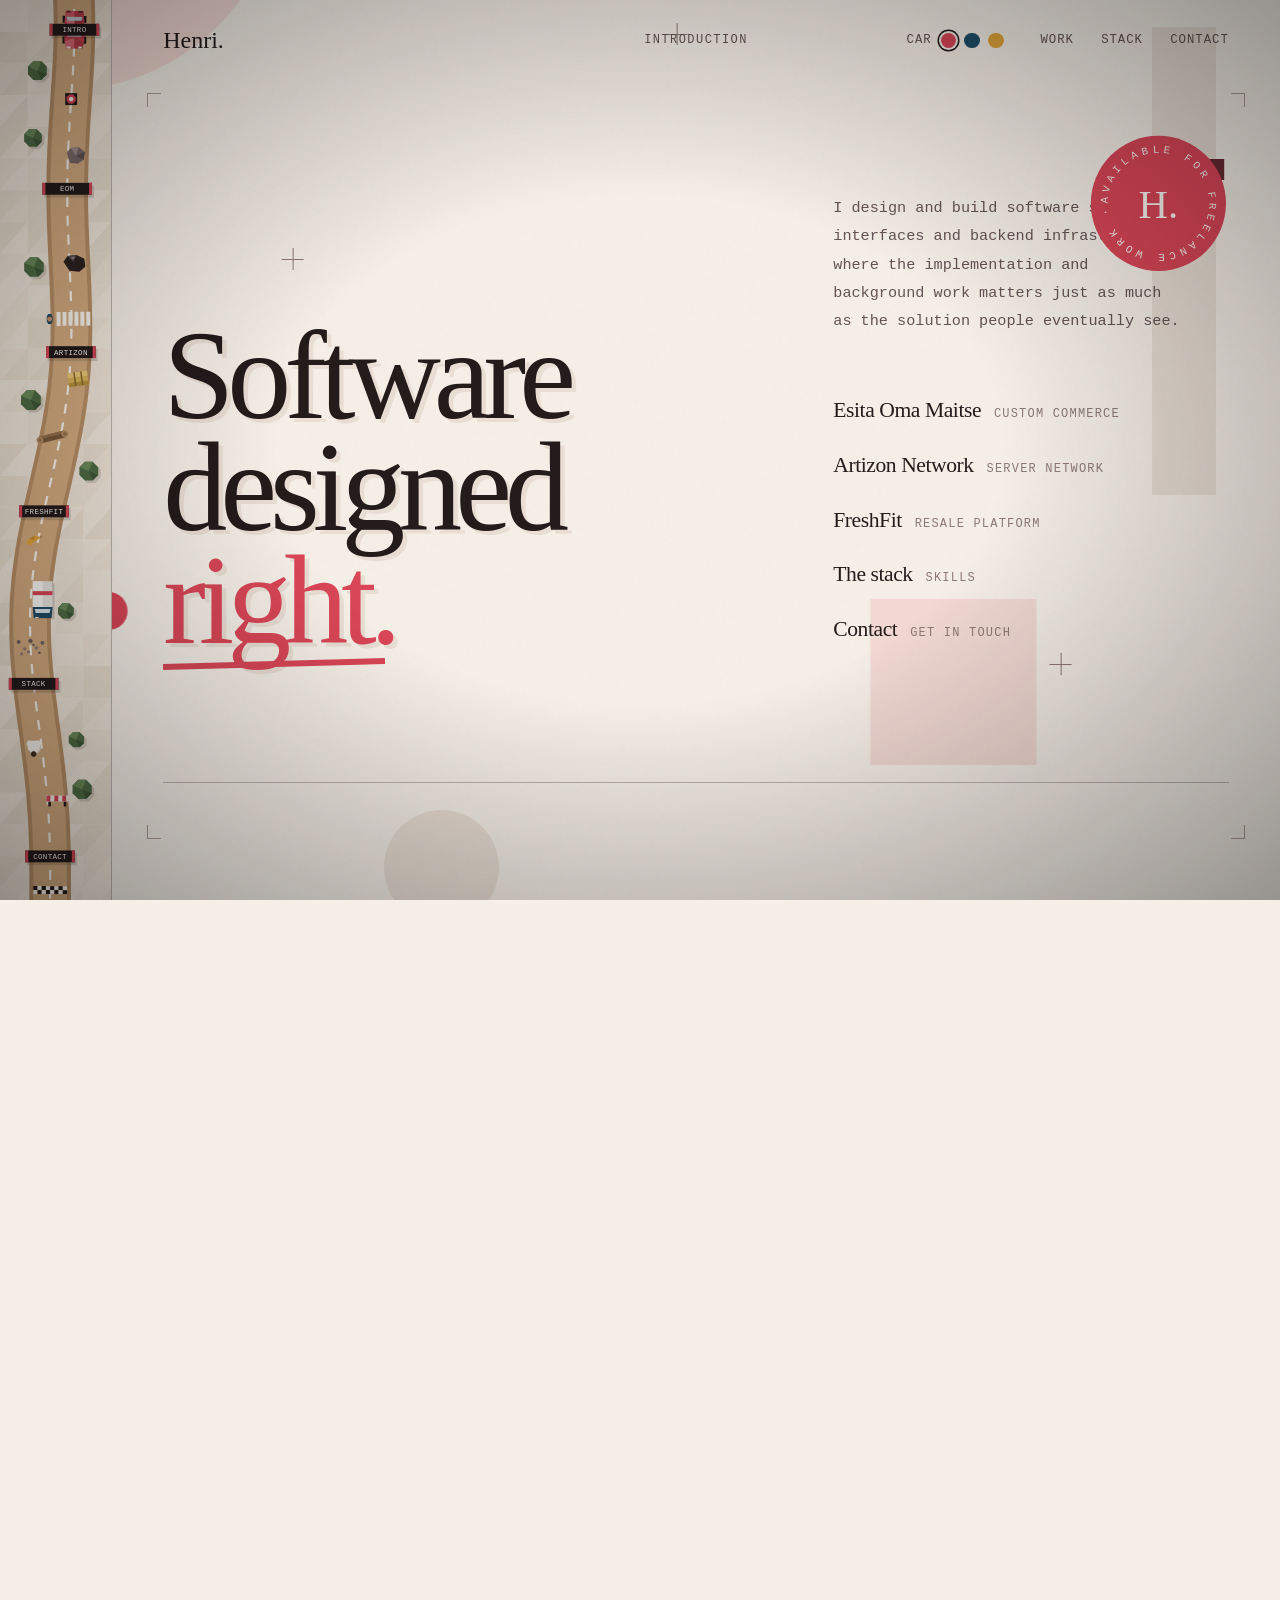
==== index.html @ b3d671da "feat: dropdown menu on mobile" ====
<!doctype html>
<html lang="en">
  <head>
    <meta charset="UTF-8" />
    <meta name="viewport" content="width=device-width, initial-scale=1.0" />

    <title>Henri | Portfolio</title>
    <meta
      name="description"
      content="Henri, freelance software developer. Custom software systems, interfaces and backend infrastructure."
    />
    <meta name="referrer" content="strict-origin-when-cross-origin" />
    <meta
      http-equiv="Content-Security-Policy"
      content="default-src 'self'; script-src 'self'; style-src 'self' 'unsafe-inline' https://fonts.googleapis.com; font-src https://fonts.gstatic.com; img-src 'self' data:; object-src 'none'; base-uri 'self'; form-action 'self'"
    />
    <link
      rel="icon"
      href="data:image/svg+xml,%3Csvg xmlns='http://www.w3.org/2000/svg' viewBox='0 0 32 32'%3E%3Ccircle cx='16' cy='16' r='16' fill='%23d94657'/%3E%3C/svg%3E"
    />
    <script src="js/init.js"></script>

    <link rel="preconnect" href="https://fonts.googleapis.com" />
    <link rel="preconnect" href="https://fonts.gstatic.com" crossorigin />

    <!-- fonts: Gloock for headings, Azeret Mono for text -->
    <link
      href="https://fonts.googleapis.com/css2?family=Azeret+Mono:wght@400;500;600&family=Gloock&display=swap"
      rel="stylesheet"
    />

    <link rel="stylesheet" href="css/style.css" />
  </head>

  <body>
    <noscript>
      <p style="padding: 2rem">
        This site needs JavaScript. You can reach me at
        <a href="mailto:henri@mhenri.me">henri@mhenri.me</a>.
      </p>
    </noscript>

    <header>
      <a href="#top" class="logo">Henri.</a>

      <div class="folio" aria-hidden="true">
        <span class="folio-name" id="folioName">Introduction</span>
      </div>

      <button
        type="button"
        class="menu-btn"
        id="menuBtn"
        aria-expanded="false"
        aria-controls="menuPanel"
        aria-label="Open menu"
      >
        <span></span>
        <span></span>
      </button>

      <nav class="menu-panel" id="menuPanel" aria-label="Sections">
        <ol id="menuList"></ol>
      </nav>

      <nav class="nav-links">
        <div class="car-picker" role="group" aria-label="Car colour">
          <span class="cp-label">Car</span>
          <button
            type="button"
            data-car="cherry"
            style="--sw: #d94657"
            aria-label="Cherry car"
            aria-pressed="true"
          ></button>
          <button
            type="button"
            data-car="blue"
            style="--sw: #1f4d67"
            aria-label="Blue car"
            aria-pressed="false"
          ></button>
          <button
            type="button"
            data-car="mustard"
            style="--sw: #e2a63b"
            aria-label="Mustard car"
            aria-pressed="false"
          ></button>
        </div>
        <a href="#work">Work</a>
        <a href="#stack">Stack</a>
        <a href="#contact">Contact</a>
      </nav>
    </header>

    <div class="progress" id="progress" aria-hidden="true"></div>

    <div class="road" aria-hidden="true">
      <svg id="roadSvg" preserveAspectRatio="xMidYMin meet"></svg>
    </div>

    <div class="bg" aria-hidden="true">
      <i class="shape s1" data-x="-12" data-y="10" data-speed="0.10"></i>
      <i class="shape s2" data-x="90" data-y="55" data-speed="0.18"></i>
      <i class="shape s3" data-x="7" data-y="70" data-speed="0.30"></i>
      <i
        class="shape s4"
        data-x="94"
        data-y="20"
        data-speed="0.22"
        data-spin="0.06"
      ></i>
      <i
        class="shape s5"
        data-x="68"
        data-y="85"
        data-speed="0.07"
        data-spin="0.03"
      ></i>
      <i class="shape s6" data-x="30" data-y="-10" data-speed="0.14"></i>
      <i
        class="shape reg"
        data-x="22"
        data-y="30"
        data-speed="0.25"
        data-spin="0.1"
      ></i>
      <i
        class="shape reg"
        data-x="82"
        data-y="75"
        data-speed="0.15"
        data-spin="-0.08"
      ></i>
      <i
        class="shape reg"
        data-x="52"
        data-y="5"
        data-speed="0.35"
        data-spin="0.12"
      ></i>
    </div>

    <main id="top">
      <!-- hero -->

      <section class="scroll-item" id="intro" data-name="Introduction">
        <div class="content-canvas">
          <div class="hero-layout">
            <div
              class="stamp hero-stamp"
              id="coinBtn"
              role="button"
              tabindex="0"
              aria-label="Flip the coin"
            >
              <div class="coin" id="coin">
                <div class="face front">
                  <svg viewBox="0 0 200 200">
                    <defs>
                      <path
                        id="ringA"
                        d="M100,100 m-72,0 a72,72 0 1,1 144,0 a72,72 0 1,1 -144,0"
                      />
                    </defs>
                    <circle cx="100" cy="100" r="96" fill="#d94657" />
                    <text
                      font-size="15"
                      fill="#faf6f0"
                      font-family="Azeret Mono, monospace"
                      font-weight="500"
                    >
                      <textPath
                        href="#ringA"
                        textLength="444"
                        lengthAdjust="spacing"
                      >
                        AVAILABLE FOR FREELANCE WORK ·
                      </textPath>
                    </text>
                    <text
                      x="100"
                      y="121"
                      text-anchor="middle"
                      font-family="Gloock, serif"
                      font-size="58"
                      fill="#faf6f0"
                    >
                      H.
                    </text>
                  </svg>
                </div>
                <div class="face back">
                  <svg viewBox="0 0 200 200">
                    <defs>
                      <path
                        id="ringC"
                        d="M100,100 m-72,0 a72,72 0 1,1 144,0 a72,72 0 1,1 -144,0"
                      />
                    </defs>
                    <circle cx="100" cy="100" r="96" fill="#672a31" />
                    <text
                      font-size="15"
                      fill="#faf6f0"
                      font-family="Azeret Mono, monospace"
                      font-weight="500"
                    >
                      <textPath
                        href="#ringC"
                        textLength="444"
                        lengthAdjust="spacing"
                      >
                        AVAILABLE FOR FREELANCE WORK ·
                      </textPath>
                    </text>
                    <text
                      x="100"
                      y="121"
                      text-anchor="middle"
                      font-family="Gloock, serif"
                      font-size="58"
                      fill="#faf6f0"
                    >
                      M.
                    </text>
                  </svg>
                </div>
              </div>
            </div>
            <div>
              <h1 class="hero-title rv">
                Software designed
                <em
                  class="cycle"
                  id="cycle"
                  role="button"
                  tabindex="0"
                  title="Click me"
                  >right.</em
                >
              </h1>
            </div>

            <div>
              <p class="hero-desc rv" style="--i: 1">
                I design and build software systems, interfaces and backend
                infrastructure where the implementation and background work
                matters just as much as the solution people eventually see.
              </p>

              <ol class="contents rv" style="--i: 2" id="contents"></ol>
            </div>

            <div class="hero-foot label rv" style="--i: 3"></div>
          </div>
        </div>
      </section>

      <!-- projects are made from js/projects.js -->
      <div id="projects"></div>

      <!-- stack -->

      <section class="scroll-item" id="stack" data-name="The stack">
        <div class="content-canvas">
          <div class="stack-layout">
            <div class="stack-side">
              <h2 class="section-title rv">
                What I have
                <em>worked with.</em>
              </h2>

              <ul class="disciplines rv" style="--i: 1">
                <li>
                  <strong>Software systems</strong>
                  <span
                    >Backend services with clear boundaries between parts, from
                    Java and PHP to whatever the job needs.</span
                  >
                </li>
                <li>
                  <strong>Interfaces</strong>
                  <span
                    >Custom storefronts, admin panels and dashboards, in
                    JavaScript, Next.js, PHP and React.
                  </span>
                </li>
                <li>
                  <strong>Infrastructure</strong>
                  <span>Docker, Redis, VPS and autoscaling backends.</span>
                </li>
              </ul>

              <div class="tools rv" style="--i: 2">
                <p class="label">
                  Tools from the projects above, hover one to trace it
                </p>
                <div class="tool-list" id="toolList"></div>
              </div>
            </div>

            <div class="stack-main">
              <div class="matrix-wrap rv" id="matrixWrap" style="--i: 2">
                <div class="mx-labels" id="mxLabels"></div>
                <div
                  class="mx-scroll"
                  id="mxScroll"
                  tabindex="0"
                  aria-label="Projects and their stacks, scroll horizontally"
                >
                  <div class="matrix" id="matrix"></div>
                </div>
                <div class="mx-bar" id="mxBar">
                  <span class="mx-thumb" id="mxThumb"></span>
                </div>
              </div>
              <p class="matrix-note label rv" style="--i: 3">
                Selected projects. Hover a cell to isolate one, drag the red bar
                to scroll sideways.
              </p>

              <div class="more rv" style="--i: 4">
                <h3>And plenty more</h3>
                <dl id="moreTools"></dl>
              </div>
            </div>
          </div>
        </div>
      </section>

      <!-- contact -->

      <section class="scroll-item" id="contact" data-name="Contact">
        <div class="content-canvas footer-content">
          <span class="ghost" aria-hidden="true">yo</span>
          <h2 class="footer-title rv">
            Interested in my
            <em>services?</em>
          </h2>

          <div class="footer-bottom rv" style="--i: 2">
            <div class="stamp contact-stamp" aria-hidden="true"></div>
            <div class="contact-lines">
              <a
                href="mailto:henri@mhenri.me"
                class="email-link"
                id="mailLink"
                data-base="henri@mhenri.me"
              >
                henri.maasik1@gmail.com
              </a>
              <span class="email-link" style="cursor: default"
                >discord: henri.ee</span
              >
              <button
                type="button"
                class="copy"
                data-copy="henri.maasik1@gmail.com"
              >
                Copy email
              </button>
              <button type="button" class="copy" data-copy="henri.ee">
                Copy discord
              </button>
            </div>

            <div class="footer-side">
              <div class="footer-meta">
                Available for software development, backend engineering,
                infrastructure setup and any freelance work.
              </div>
            </div>
          </div>
        </div>
      </section>
    </main>

    <script src="js/helpers.js"></script>
    <script src="js/projects.js"></script>
    <script src="js/render.js"></script>
    <script src="js/scroll.js"></script>
    <script src="js/matrix.js"></script>
    <script src="js/contact.js"></script>
    <script src="js/obstacles.js"></script>
    <script src="js/road.js"></script>
    <script src="js/navigate.js"></script>
    <script src="js/menu.js"></script>
    <script src="js/effects.js"></script>
  </body>
</html>
---- css/style.css ----
:root {
  --paper: #f5efe7;
  --paper-light: #faf6f0;
  --paper-dark: #e9ded4;

  --ink: #241b1b;
  --ink-soft: #655454;
  --ink-faint: #8e7a74;

  --link: #1f4d67;

  --cherry: #d94657;
  --cherry-dark: #ad3041;
  --wine: #672a31;

  --line: rgba(36, 27, 27, 0.15);
  --line-strong: rgba(36, 27, 27, 0.28);

  --mono: "Azeret Mono", monospace;
  --display: "Gloock", serif;

  --page: clamp(1.25rem, 4vw, 5rem);
  --ease: cubic-bezier(0.16, 1, 0.3, 1);
}

* {
  box-sizing: border-box;
  margin: 0;
  padding: 0;
}

html {
  background: var(--paper);
  scroll-behavior: auto;
}

/* hide the scrollbar */
html {
  scrollbar-width: none;
}

html::-webkit-scrollbar,
body::-webkit-scrollbar {
  display: none;
}

body {
  background: var(--paper);
  color: var(--ink);
  font-family: var(--mono);
  line-height: 1.5;
  overflow-x: hidden;
  -webkit-font-smoothing: antialiased;
  -moz-osx-font-smoothing: grayscale;
}

body::before {
  content: "";
  position: fixed;
  inset: 0;
  pointer-events: none;
  z-index: 999;
  opacity: 0.045;
  background-image: url("data:image/svg+xml,%3Csvg viewBox='0 0 180 180' xmlns='http://www.w3.org/2000/svg'%3E%3Cfilter id='n'%3E%3CfeTurbulence type='fractalNoise' baseFrequency='.9' numOctaves='3' stitchTiles='stitch'/%3E%3C/filter%3E%3Crect width='100%25' height='100%25' filter='url(%23n)' opacity='.55'/%3E%3C/svg%3E");
  mix-blend-mode: multiply;
}

/* soft vignette on the edges of the screen */
body::after {
  content: "";
  position: fixed;
  inset: 0;
  pointer-events: none;
  z-index: 998;
  background: radial-gradient(
    ellipse at center,
    transparent 40%,
    rgba(0, 0, 0, 0.38) 100%
  );
}

::selection {
  background: var(--cherry);
  color: var(--paper-light);
}

a {
  color: inherit;
}

button {
  font: inherit;
  color: inherit;
  background: none;
  border: 0;
  cursor: pointer;
}

:focus-visible {
  outline: 2px solid var(--cherry);
  outline-offset: 4px;
}

/* header */

header {
  position: fixed;
  inset: 0 0 auto 0;
  width: 100%;
  padding: 1.4rem var(--page) 1.4rem calc(var(--page) + var(--road));
  display: grid;
  grid-template-columns: 1fr auto 1fr;
  align-items: center;
  z-index: 100;
  pointer-events: none;
}

header * {
  pointer-events: auto;
}

.logo {
  width: max-content;
  color: var(--ink);
  text-decoration: none;
  font-family: var(--display);
  font-size: 1.5rem;
  position: relative;
}

.logo::after,
.email-link::after {
  content: "";
  position: absolute;
  left: 0;
  bottom: -0.2rem;
  width: 100%;
  height: 2px;
  background: var(--cherry);
  transform: scaleX(0);
  transform-origin: right;
  transition: transform 0.45s var(--ease);
}

.logo:hover::after,
.email-link:hover::after {
  transform: scaleX(1);
  transform-origin: left;
}

/* page name in the header */
.folio {
  display: flex;
  align-items: baseline;
  gap: 0.7rem;
  font-size: 0.75rem;
  letter-spacing: 0.12em;
  text-transform: uppercase;
  color: var(--ink-soft);
}

.folio-num {
  font-family: var(--display);
  font-size: 1.5rem;
  letter-spacing: -0.03em;
  line-height: 1;
  color: var(--cherry);
  min-width: 1.6ch;
  text-align: right;
}

.folio-name {
  min-width: 11ch;
}

.nav-links {
  justify-self: end;
  display: flex;
  gap: 1.7rem;
}

.nav-links a {
  position: relative;
  text-decoration: none;
  font-size: 0.77rem;
  letter-spacing: 0.08em;
  text-transform: uppercase;
  color: var(--ink-soft);
  transition: color 0.25s ease;
}

.nav-links a::before {
  content: "↳";
  position: absolute;
  left: -0.8rem;
  opacity: 0;
  color: var(--cherry);
  transform: translateX(-4px);
  transition:
    opacity 0.25s ease,
    transform 0.25s ease;
}

.nav-links a:hover {
  color: var(--cherry);
}

.nav-links a:hover::before {
  opacity: 1;
  transform: translateX(0);
}

/* progress bar at the bottom */
.progress {
  position: fixed;
  left: 0;
  bottom: 0;
  height: 4px;
  width: 100%;
  background: var(--cherry);
  transform: scaleX(0);
  transform-origin: left;
  z-index: 100;
}

main {
  width: 100vw;
}

/* scroll items */

.scroll-item {
  margin-left: var(--road);
  width: calc(100vw - var(--road));
  min-height: 100vh;
  display: flex;
  justify-content: center;
  align-items: center;
  padding: 7rem var(--page) 5rem;
  margin-bottom: 40vh;
  will-change: transform, opacity;
  transition:
    transform 0.08s ease-out,
    opacity 0.08s ease-out;
}

#contact {
  margin-bottom: 0;
}

.content-canvas {
  width: 100%;
  max-width: 1500px;
  position: relative;
}

/* pop in when a section is visible for the first time */
.js .rv {
  opacity: 0;
  transform: translateY(24px) scale(1.3) rotate(var(--tilt, 4deg));
  transition:
    opacity 0.5s ease,
    transform 0.9s cubic-bezier(0.34, 1.56, 0.64, 1);
  transition-delay: calc(var(--i, 0) * 90ms);
}

.js .in .rv {
  opacity: 1;
  transform: none;
}

/* small label */
.label {
  font-size: 0.8em;
  letter-spacing: 0.13em;
  text-transform: uppercase;
  color: var(--ink-faint);
}

.label b {
  color: var(--cherry);
  font-weight: 500;
}

/* hero */

.hero-layout {
  min-height: 74vh;
  display: grid;
  grid-template-columns: minmax(0, 1.5fr) minmax(280px, 1fr);
  column-gap: clamp(2rem, 6vw, 8rem);
  align-items: end;
}

.eyebrow {
  display: flex;
  align-items: center;
  gap: 0.75rem;
  margin-bottom: 2.2rem;
  font-size: 0.8rem;
  letter-spacing: 0.12em;
  text-transform: uppercase;
  color: var(--ink-soft);
}

.eyebrow::before {
  content: "";
  width: 2.2rem;
  height: 1px;
  background: var(--cherry);
}

.hero-title {
  max-width: 11ch;
  font-family: var(--display);
  font-size: clamp(4rem, 10vw, 10rem);
  font-weight: 400;
  line-height: 0.88;
  letter-spacing: -0.055em;
}

.hero-title em {
  color: var(--cherry);
  font-style: normal;
  position: relative;
}

.hero-title em::after {
  content: "";
  position: absolute;
  left: 0;
  right: 4%;
  bottom: -0.08em;
  height: 0.045em;
  background: var(--cherry);
  transform: rotate(-1.5deg);
}

.hero-desc {
  font-size: 0.95rem;
  line-height: 1.85;
  color: var(--ink-soft);
  max-width: 38ch;
}

/* contents list */
.contents {
  margin-top: 3rem;
  list-style: none;
}

.contents li a {
  display: grid;
  grid-template-columns: auto 1fr auto;
  align-items: baseline;
  gap: 0.8rem;
  padding: 0.7rem 0;
  text-decoration: none;
  transition:
    padding 0.4s var(--ease),
    color 0.25s ease;
}

.contents .c-title {
  font-family: var(--display);
  font-size: 1.35rem;
  letter-spacing: -0.02em;
}

.contents .c-dots {
  align-self: end;
  margin-bottom: 0.35rem;
  border-bottom: 2px dotted var(--line-strong);
}

.contents .c-note {
  font-size: 0.75rem;
  letter-spacing: 0.1em;
  text-transform: uppercase;
  color: var(--ink-faint);
}

.contents .c-n {
  font-size: 0.8rem;
  color: var(--cherry);
  letter-spacing: 0.1em;
  min-width: 2ch;
}

.contents li a:hover {
  padding-left: 0.6rem;
  color: var(--cherry);
}

.hero-foot {
  grid-column: 1 / -1;
  margin-top: 4rem;
  padding-top: 1rem;
  border-top: 1px solid var(--line-strong);
  display: flex;
  justify-content: space-between;
  gap: 2rem;
  flex-wrap: wrap;
}

/* projects */

.project-grid {
  display: grid;
  grid-template-columns: minmax(0, 4fr) minmax(280px, 2.7fr);
  gap: clamp(1.5rem, 4vw, 6rem);
  align-items: start;
}

.project-narrative {
  padding-top: 3rem;
}

.project-kicker {
  margin-bottom: 1.6rem;
}

.project-title {
  max-width: 8ch;
  font-family: var(--display);
  font-size: clamp(3.5rem, 6.4vw, 7rem);
  font-weight: 400;
  line-height: 0.9;
  letter-spacing: -0.05em;
}

.project-desc {
  max-width: 45ch;
  margin-top: 3rem;
  font-size: 1rem;
  line-height: 1.9;
  color: var(--ink-soft);
}

.project-tools {
  margin-top: 2rem;
  max-width: 43ch;
  font-size: 0.92rem;
  line-height: 1.8;
  text-transform: uppercase;
  letter-spacing: 0.04em;
}

.project-tools span {
  display: block;
  margin-bottom: 0.35rem;
  color: var(--cherry);
}

/* what was built */
.scope {
  margin-top: 2.2rem;
  max-width: 45ch;
  list-style: none;
  font-size: 0.92rem;
  line-height: 1.6;
  color: var(--ink);
  columns: 2;
  column-gap: 2rem;
}

.scope li {
  break-inside: avoid;
  padding: 0.3rem 0 0.3rem 1.2rem;
  position: relative;
}

.scope li::before {
  content: "→";
  position: absolute;
  left: 0;
  color: var(--cherry);
}

.editorial-link {
  display: inline-flex;
  align-items: center;
  gap: 0.8rem;
  margin-top: 3rem;
  font-size: 0.82rem;
  letter-spacing: 0.08em;
  text-transform: uppercase;
  text-decoration: none;
  color: var(--link);
  transition: color 0.25s ease;
}

.editorial-link::after {
  content: "↗";
  color: var(--cherry);
  transition: transform 0.3s var(--ease);
}

.editorial-link:hover {
  color: var(--cherry);
}

.editorial-link:hover::after {
  transform: translate(3px, -3px);
}

/* specs */

.project-specs {
  align-self: center;
  position: relative;
  padding-top: 1.5rem;
}

.project-specs::before {
  content: "SPECIFICATIONS";
  position: absolute;
  top: -0.5rem;
  left: 0;
  font-size: 0.92rem;
  font-weight: 800;
  letter-spacing: 0.16em;
  color: var(--cherry);
}

.spec-list {
  display: flex;
  flex-direction: column;
  border-top: 2px solid var(--ink);
}

.spec-row {
  min-height: 4.6rem;
  padding: 0.7rem 0;
  display: grid;
  grid-template-columns: minmax(6.5rem, 0.85fr) minmax(0, 1.4fr);
  gap: 1.2rem;
  align-items: center;
  border-bottom: 1px solid var(--line-strong);
  transition:
    padding 0.35s var(--ease),
    background 0.35s ease;
}

.spec-row:hover {
  padding-left: 0.8rem;
  padding-right: 0.8rem;
  background: var(--blush);
}

.spec-key {
  font-size: 0.87rem;
  font-weight: 500;
  color: var(--ink-soft);
  text-transform: uppercase;
  letter-spacing: 0.08em;
}

.spec-val {
  font-family: var(--display);
  font-size: 1.25rem;
  line-height: 1.2;
  letter-spacing: -0.01em;
  color: var(--ink);
  text-align: left;
}

/* stack */

.stack-head {
  display: grid;
  grid-template-columns: minmax(0, 1fr) minmax(0, 1fr);
  gap: clamp(2rem, 6vw, 8rem);
  align-items: end;
  margin-bottom: 4rem;
}

.section-title {
  max-width: 9ch;
  font-family: var(--display);
  font-size: clamp(3.5rem, 8vw, 8rem);
  font-weight: 400;
  line-height: 0.88;
  letter-spacing: -0.055em;
}

.section-title em {
  color: var(--cherry);
  font-style: normal;
}

.disciplines {
  list-style: none;
  border-top: 1px solid var(--line-strong);
}

.disciplines li {
  display: grid;
  grid-template-columns: 11rem 1fr;
  gap: 1.5rem;
  padding: 1rem 0;
  border-bottom: 1px solid var(--line);
  align-items: baseline;
}

.disciplines strong {
  font-family: var(--display);
  font-weight: 400;
  font-size: 1.35rem;
  letter-spacing: -0.02em;
}

.disciplines span {
  font-size: 0.9rem;
  line-height: 1.7;
  color: var(--ink-soft);
}

/* stack matrix, columns scroll sideways and labels stay put */
@property --fl {
  syntax: "<length>";
  inherits: false;
  initial-value: 0px;
}

@property --fr {
  syntax: "<length>";
  inherits: false;
  initial-value: 0px;
}

.matrix-wrap {
  --lab-w: 9rem;
  --col-w: clamp(15rem, 28vw, 27rem);
  --row-h: 6.6rem;
  --head-h: 4.6rem;
  display: grid;
  grid-template-columns: var(--lab-w) minmax(0, 1fr);
}

.mx-labels {
  display: grid;
  grid-template-rows: var(--head-h) repeat(var(--rows, 5), var(--row-h));
  border-top: 1px solid var(--line-strong);
}

.mx-labels .m-row {
  padding: 1rem 1rem 1rem 0;
  border-bottom: 1px solid var(--line);
  font-size: 0.77rem;
  letter-spacing: 0.1em;
  text-transform: uppercase;
  color: var(--cherry);
}

.mx-labels .m-row.head {
  border-bottom-color: var(--line-strong);
}

.mx-scroll {
  overflow-x: auto;
  overflow-y: hidden;
  scrollbar-width: none;
  overscroll-behavior-x: contain;
  --fl: 0px;
  --fr: 0px;
  -webkit-mask-image: linear-gradient(
    to right,
    transparent 0,
    #000 var(--fl),
    #000 calc(100% - var(--fr)),
    transparent 100%
  );
  mask-image: linear-gradient(
    to right,
    transparent 0,
    #000 var(--fl),
    #000 calc(100% - var(--fr)),
    transparent 100%
  );
  transition:
    --fl 0.7s ease,
    --fr 0.7s ease;
}

.mx-scroll::-webkit-scrollbar {
  display: none;
}

.matrix {
  display: grid;
  width: max-content;
  grid-template-columns: repeat(var(--n, 3), var(--col-w));
  grid-template-rows: var(--head-h) repeat(var(--rows, 5), var(--row-h));
  border-top: 1px solid var(--line-strong);
}

.matrix > * {
  padding: 1rem 1.4rem 1rem 0;
  border-bottom: 1px solid var(--line);
  font-size: 0.9rem;
  line-height: 1.6;
  overflow: hidden;
}

.matrix .m-col {
  font-family: var(--display);
  font-size: 1.5rem;
  letter-spacing: -0.03em;
  line-height: 1.05;
  border-bottom-color: var(--line-strong);
}

.matrix .m-cell {
  color: var(--ink);
  cursor: default;
}

.matrix .m-cell.none {
  color: var(--ink-faint);
}

/* custom scrollbar */
.mx-bar {
  grid-column: 2;
  position: relative;
  height: 1.6rem;
  margin-top: 1rem;
  cursor: pointer;
  touch-action: none;
}

.mx-bar::before {
  content: "";
  position: absolute;
  left: 0;
  right: 0;
  top: 50%;
  height: 2px;
  margin-top: -1px;
  background: var(--line-strong);
}

.mx-thumb {
  position: absolute;
  left: 0;
  top: 50%;
  height: 6px;
  margin-top: -3px;
  background: var(--cherry);
  cursor: grab;
  transition:
    height 0.25s var(--ease),
    margin-top 0.25s var(--ease);
}

.mx-bar:hover .mx-thumb,
.mx-thumb.drag {
  height: 10px;
  margin-top: -5px;
}

.mx-thumb.drag {
  cursor: grabbing;
}

.matrix-wrap.no-scroll .mx-bar {
  display: none;
}

.matrix-note {
  margin-top: 1.2rem;
}

/* contact */

.footer-content {
  min-height: 72vh;
  display: grid;
  grid-template-columns: 1fr;
  align-content: center;
}

.footer-label {
  margin-bottom: 2rem;
  color: var(--cherry);
}

.footer-title {
  max-width: 10ch;
  font-family: var(--display);
  font-size: clamp(4rem, 9vw, 9rem);
  font-weight: 400;
  line-height: 0.88;
  letter-spacing: -0.055em;
}

.footer-title em {
  color: var(--cherry);
  font-style: normal;
}

/* brief options */
.brief {
  margin-top: 4rem;
  max-width: 60rem;
}

.brief-options {
  display: flex;
  flex-wrap: wrap;
  gap: 0.4rem 2rem;
  margin-top: 1rem;
}

.brief-options button {
  font-family: var(--display);
  font-size: clamp(1.4rem, 2.4vw, 2.2rem);
  letter-spacing: -0.03em;
  color: var(--ink-faint);
  position: relative;
  padding: 0.1em 0;
  transition: color 0.25s ease;
}

.brief-options button::after {
  content: "";
  position: absolute;
  left: 0;
  right: 0;
  bottom: 0;
  height: 3px;
  background: var(--cherry);
  transform: scaleX(0);
  transform-origin: left;
  transition: transform 0.4s var(--ease);
}

.brief-options button:hover {
  color: var(--ink);
}

.brief-options button[aria-pressed="true"] {
  color: var(--ink);
}

.brief-options button[aria-pressed="true"]::after {
  transform: scaleX(1);
}

.footer-bottom {
  display: flex;
  justify-content: space-between;
  align-items: end;
  gap: 2rem;
  margin-top: 4rem;
  padding-top: 1rem;
  border-top: 1px solid var(--line-strong);
}

.contact-lines {
  display: flex;
  flex-direction: column;
  gap: 0.6rem;
  align-items: flex-start;
}

.email-link {
  font-family: var(--display);
  font-size: clamp(1.3rem, 2.3vw, 2.3rem);
  color: var(--ink);
  text-decoration: none;
  position: relative;
  text-align: left;
}

.email-link:hover {
  color: var(--cherry);
}

.copy {
  font-size: 0.75rem;
  letter-spacing: 0.1em;
  text-transform: uppercase;
  color: var(--link);
  padding: 0.2rem 0;
  border-bottom: 1px solid currentColor;
}

.copy:hover {
  color: var(--cherry);
}

.footer-meta {
  max-width: 20rem;
  font-size: 0.82rem;
  line-height: 1.8;
  color: var(--ink-faint);
  text-align: right;
  text-transform: uppercase;
  letter-spacing: 0.06em;
  margin-bottom: 0.5rem;
}

/* background shapes, ghosts, stamps and details */

:root {
  --blush: #f2d9d3;
}

.bg {
  position: fixed;
  inset: 0;
  overflow: hidden;
  pointer-events: none;
  z-index: 0;
}

main {
  position: relative;
  z-index: 1;
}

.shape {
  position: absolute;
  left: 0;
  top: 0;
  will-change: transform;
}

.s1 {
  width: 34vw;
  height: 34vw;
  border-radius: 50%;
  background: var(--blush);
}
.s2 {
  width: 5vw;
  height: 52vh;
  background: var(--paper-dark);
}
.s3 {
  width: 2.4rem;
  height: 2.4rem;
  border-radius: 50%;
  background: var(--cherry);
}
.s4 {
  width: 1.3rem;
  height: 1.3rem;
  background: var(--wine);
}
.s5 {
  width: 13vw;
  height: 13vw;
  background: var(--blush);
}
.s6 {
  width: 9vw;
  height: 9vw;
  border-radius: 50%;
  background: var(--paper-dark);
}

.reg {
  width: 22px;
  height: 22px;
}

.reg::before,
.reg::after {
  content: "";
  position: absolute;
  background: var(--ink-faint);
}

.reg::before {
  left: 0;
  right: 0;
  top: 50%;
  height: 1px;
}
.reg::after {
  top: 0;
  bottom: 0;
  left: 50%;
  width: 1px;
}

.content-canvas {
  isolation: isolate;
}

/* crop marks */
.crop {
  position: absolute;
  width: 14px;
  height: 14px;
  border: 0 solid var(--ink-faint);
  opacity: 0.7;
}

.crop.tl {
  top: -2.5rem;
  left: -1rem;
  border-top-width: 1px;
  border-left-width: 1px;
}
.crop.tr {
  top: -2.5rem;
  right: -1rem;
  border-top-width: 1px;
  border-right-width: 1px;
}
.crop.bl {
  bottom: -2.5rem;
  left: -1rem;
  border-bottom-width: 1px;
  border-left-width: 1px;
}
.crop.br {
  bottom: -2.5rem;
  right: -1rem;
  border-bottom-width: 1px;
  border-right-width: 1px;
}

/* big faded words behind projects */
.ghost {
  position: absolute;
  right: -2%;
  bottom: -8%;
  z-index: -1;
  font-family: var(--display);
  font-size: clamp(10rem, 30vw, 32rem);
  line-height: 0.8;
  letter-spacing: -0.06em;
  color: var(--paper-dark);
  white-space: nowrap;
  pointer-events: none;
  user-select: none;
  will-change: transform;
}

/* hero */
.hero-layout {
  position: relative;
}

.hero-title {
  text-shadow: 0.035em 0.035em 0 var(--paper-dark);
}

.cycle {
  display: inline-block;
  cursor: pointer;
  transition:
    transform 0.2s var(--ease),
    opacity 0.2s ease;
}

.cycle.out {
  transform: translateY(0.25em) rotate(-4deg);
  opacity: 0;
}

.stamp {
  position: absolute;
  width: clamp(7rem, 11vw, 10.5rem);
  aspect-ratio: 1;
  z-index: 2;
}

.stamp svg {
  display: block;
  width: 100%;
  height: 100%;
  transform: rotate(var(--r, 0deg));
}

.hero-stamp {
  top: 0;
  right: 0;
}
.contact-stamp {
  top: 4%;
  right: 2%;
  width: clamp(8rem, 15vw, 14rem);
}

/* letter hover on headings */
.w {
  display: inline-block;
  white-space: nowrap;
}

.ch {
  display: inline-block;
  transition:
    transform 0.4s var(--ease),
    color 0.2s ease;
}

.ch:hover {
  transform: translateY(-0.07em) rotate(-5deg);
  color: var(--cherry);
}

em .ch:hover {
  color: var(--wine);
}

/* highlights */
.hl {
  background: transparent;
  color: var(--ink);
  padding: 0.05em 0.2em;
  margin: 0 -0.2em;
  box-decoration-break: clone;
  -webkit-box-decoration-break: clone;
  transition: background-color 0.9s ease 0.5s;
}

.js .in .hl {
  background: var(--blush);
}

/* note next to the title */
.title-row {
  display: flex;
  align-items: flex-end;
  gap: 1.5rem;
  flex-wrap: wrap;
}

.note {
  display: flex;
  align-items: flex-end;
  gap: 0.5rem;
  max-width: 11rem;
  margin-bottom: 0.6rem;
  font-size: 0.83rem;
  line-height: 1.5;
  color: var(--cherry-dark);
  transform: rotate(-4deg);
}

.note svg {
  flex: none;
  width: 2.4rem;
  height: 1.6rem;
  margin-bottom: 0.2rem;
}

.project-narrative {
  position: relative;
}

.sticker {
  position: absolute;
  top: 0;
  right: 0;
  padding: 0.55rem 0.9rem;
  background: var(--cherry);
  color: var(--paper-light);
  font-size: 0.77rem;
  font-weight: 600;
  letter-spacing: 0.12em;
  text-transform: uppercase;
  transform: rotate(6deg);
  transition: transform 0.4s var(--ease);
}

.sticker:hover {
  transform: rotate(-3deg) scale(1.08);
}

/* illustrations */
.project-specs {
  padding-top: 0;
}

.project-specs::before {
  position: static;
  display: block;
  margin-bottom: 0.9rem;
}

.illus {
  display: block;
  width: 100%;
  height: auto;
  margin-bottom: 2rem;
}

.flow {
  stroke-dasharray: 6 6;
  animation: flow 1.2s linear infinite;
}

@keyframes flow {
  to {
    stroke-dashoffset: -12;
  }
}

/* tool list */
.tools {
  margin-bottom: 3rem;
}

.tool-list {
  display: flex;
  flex-wrap: wrap;
  gap: 0.2rem 1.8rem;
  margin-top: 0.8rem;
}

.tool-list button,
.brief-options button {
  font-family: var(--display);
  letter-spacing: -0.03em;
  color: var(--ink-faint);
  position: relative;
  padding: 0.1em 0;
  transition: color 0.25s ease;
}

.tool-list button {
  font-size: clamp(1.3rem, 2.2vw, 2rem);
}

.tool-list button::after {
  content: "";
  position: absolute;
  left: 0;
  right: 0;
  bottom: 0;
  height: 3px;
  background: var(--cherry);
  transform: scaleX(0);
  transform-origin: left;
  transition: transform 0.4s var(--ease);
}

.tool-list button:hover,
.tool-list button:focus-visible {
  color: var(--ink);
}

.tool-list button:hover::after,
.tool-list button:focus-visible::after {
  transform: scaleX(1);
}

.matrix > * {
  transition:
    opacity 0.3s ease,
    background-color 0.3s ease,
    padding 0.4s var(--ease);
}

.matrix.tooling .m-cell {
  opacity: 0.18;
}

.matrix.tooling .m-cell.hit {
  opacity: 1;
  background: var(--blush);
  padding-left: 0.7rem;
}

.brief-preview {
  margin-top: 1.4rem;
  text-transform: none;
  letter-spacing: 0.04em;
}

.swatches {
  display: flex;
  margin-top: 1.4rem;
  justify-content: flex-end;
}

.swatches i {
  width: 2.2rem;
  height: 0.9rem;
  display: block;
  transition: transform 0.35s var(--ease);
}

.swatches i:hover {
  transform: translateY(-0.4rem);
}

.footer-side {
  display: flex;
  flex-direction: column;
  align-items: flex-end;
}

@media (max-width: 700px) {
  .stamp {
    display: none;
  }
  .shape.s2 {
    display: none;
  }
  .note {
    max-width: none;
  }
  .sticker {
    position: static;
    display: inline-block;
    margin-bottom: 1.5rem;
  }
  .swatches {
    justify-content: flex-start;
  }
  .footer-side {
    align-items: flex-start;
  }
}

@media (prefers-reduced-motion: reduce) {
  .flow {
    animation: none;
  }
}

/* dropdown menu, small screens only */
.menu-btn,
.menu-panel {
  display: none;
}

/* road and car */

:root {
  --car: #d94657;
  --road: 112px;
}

@media (max-width: 700px) {
  :root {
    --road: 70px;
  }
}

.progress {
  display: none;
}

.road {
  position: fixed;
  left: 0;
  top: 0;
  bottom: 0;
  width: var(--road);
  z-index: 90;
  background: var(--paper);
  border-right: 1px solid var(--line-strong);
  pointer-events: none;
}

.road svg {
  display: block;
  width: 100%;
  height: 100%;
}

#car {
  pointer-events: auto;
  cursor: grab;
  touch-action: none;
}

.dragging-car,
.dragging-car * {
  cursor: grabbing !important;
  user-select: none;
}

.road-sign {
  pointer-events: auto;
  cursor: pointer;
}

.road-sign:hover {
  opacity: 0.8;
}

.c-main {
  fill: var(--car);
  transition: fill 0.35s ease;
}

.cone {
  transform-box: fill-box;
  transform-origin: 50% 50%;
  transition:
    transform 0.35s var(--ease),
    opacity 0.35s ease;
}

.cone.hit {
  transform: translate(11px, 9px) rotate(75deg);
  opacity: 0.6;
}

.car-picker {
  display: flex;
  align-items: center;
  gap: 0.55rem;
  margin-right: 0.6rem;
}

.cp-label {
  font-size: 0.77rem;
  letter-spacing: 0.08em;
  text-transform: uppercase;
  color: var(--ink-soft);
}

.car-picker button {
  width: 0.95rem;
  height: 0.95rem;
  border-radius: 50%;
  background: var(--sw);
  transition:
    transform 0.3s var(--ease),
    box-shadow 0.2s ease;
}

.car-picker button:hover {
  transform: scale(1.2);
}

.car-picker button[aria-pressed="true"] {
  box-shadow:
    0 0 0 2px var(--paper),
    0 0 0 3.5px var(--ink);
}

@media (max-width: 700px) {
  .cp-label {
    display: none;
  }
  .car-picker {
    margin-right: 0;
    gap: 0.4rem;
  }
}

/* coin flip */
.hero-stamp {
  perspective: 800px;
  cursor: pointer;
}

.coin {
  position: relative;
  width: 100%;
  height: 100%;
  transform-style: preserve-3d;
}

.face {
  position: absolute;
  inset: 0;
  backface-visibility: hidden;
  -webkit-backface-visibility: hidden;
}

.face.back {
  transform: rotateY(180deg);
}

.matrix .dim {
  opacity: 0.25;
}

/* stack layout */
.stack-layout {
  display: grid;
  grid-template-columns: minmax(0, 0.8fr) minmax(0, 1.5fr);
  gap: clamp(2rem, 4vw, 5rem);
  align-items: center;
}

.stack-side .section-title {
  max-width: 8ch;
  font-size: clamp(3rem, 5.6vw, 6rem);
  margin-bottom: 2rem;
}

.disciplines li {
  display: block;
  padding: 0.7rem 0;
}

.disciplines strong {
  display: block;
  font-size: 1.2rem;
}

.disciplines span {
  display: block;
  margin-top: 0.15rem;
  font-size: 0.84rem;
  line-height: 1.6;
}

.stack-side .tools {
  margin: 1.8rem 0 0;
}

.stack-side .tool-list {
  gap: 0.1rem 1.1rem;
  margin-top: 0.5rem;
}

.stack-side .tool-list button {
  font-size: clamp(1rem, 1.35vw, 1.3rem);
}

.matrix-wrap {
  --lab-w: 9.5rem;
  --col-w: clamp(14rem, 20vw, 21rem);
  --row-h: 5.4rem;
  --head-h: 3.6rem;
}

.matrix > * {
  padding: 0.8rem 1.2rem 0.8rem 0;
  font-size: 0.86rem;
  line-height: 1.55;
}

.matrix .m-col {
  font-size: 1.3rem;
}

.mx-labels .m-row {
  padding: 0.8rem 0.8rem 0.8rem 0;
  font-size: 0.73rem;
}

.matrix-note {
  margin-top: 0.6rem;
}

@media (max-width: 1100px) {
  .stack-layout {
    grid-template-columns: 1fr;
    gap: 2.5rem;
  }
}

/* wider toolkit */
.more {
  margin-top: 2.4rem;
}

.more h3 {
  font-family: var(--display);
  font-weight: 400;
  font-size: 1.6rem;
  letter-spacing: -0.02em;
}

.more dl {
  margin-top: 0.8rem;
  border-top: 1px solid var(--line-strong);
}

.more dl > div {
  display: grid;
  grid-template-columns: 8.5rem 1fr;
  gap: 1rem;
  padding: 0.75rem 0;
  border-bottom: 1px solid var(--line);
  align-items: baseline;
}

.more dt {
  font-size: 0.77rem;
  letter-spacing: 0.13em;
  text-transform: uppercase;
  color: var(--cherry);
}

.more dd {
  display: flex;
  flex-wrap: wrap;
  gap: 0.25rem 1.3rem;
}

.more dd span {
  font-size: 0.95rem;
  color: var(--ink);
}

@media (max-width: 700px) {
  .more dl > div {
    grid-template-columns: 1fr;
    gap: 0.4rem;
  }
}

/* responsive */

@media (max-width: 1000px) {
  header {
    grid-template-columns: 1fr auto;
  }

  .folio {
    display: none;
  }

  .hero-layout {
    grid-template-columns: 1fr;
    row-gap: 3rem;
  }

  .project-grid {
    grid-template-columns: minmax(0, 1fr);
  }

  .stack-head {
    grid-template-columns: 1fr;
    gap: 2.5rem;
  }
}

@media (max-width: 700px) {
  header {
    padding: 1.2rem 1.2rem 1.2rem calc(1.2rem + var(--road));
  }

  header {
    grid-template-columns: 1fr auto;
  }

  .folio,
  .nav-links {
    display: none;
  }

  .menu-btn {
    display: flex;
    flex-direction: column;
    justify-content: center;
    gap: 0.35rem;
    width: 2.6rem;
    height: 2.6rem;
    padding: 0 0.6rem;
    border: 1px solid var(--line-strong);
    border-radius: 50%;
    background: var(--paper-light);
  }

  .menu-btn span {
    display: block;
    height: 2px;
    background: var(--ink);
    transition:
      transform 0.3s var(--ease),
      background 0.2s ease;
  }

  .menu-open .menu-btn {
    background: var(--cherry);
    border-color: var(--cherry);
  }

  .menu-open .menu-btn span {
    background: var(--paper-light);
  }

  .menu-open .menu-btn span:first-child {
    transform: translateY(0.3rem) rotate(45deg);
  }

  .menu-open .menu-btn span:last-child {
    transform: translateY(-0.3rem) rotate(-45deg);
  }

  .menu-panel {
    display: block;
    position: absolute;
    top: 100%;
    left: 0.8rem;
    right: 0.8rem;
    padding: 0.6rem 1.4rem 1rem;
    background: var(--paper-light);
    border: 1px solid var(--line-strong);
    border-radius: 6px;
    box-shadow: 0 1.2rem 2.5rem rgba(36, 27, 27, 0.18);
    opacity: 0;
    visibility: hidden;
    transform: translateY(-0.6rem) scale(0.97);
    transform-origin: top right;
    transition:
      opacity 0.25s ease,
      transform 0.3s var(--ease),
      visibility 0s 0.3s;
  }

  .menu-open .menu-panel {
    opacity: 1;
    visibility: visible;
    transform: none;
    transition-delay: 0s;
  }

  .menu-panel ol {
    list-style: none;
  }

  .menu-panel li {
    border-bottom: 1px solid var(--line);
    opacity: 0;
    transform: translateY(-0.4rem);
    transition:
      opacity 0.25s ease,
      transform 0.3s var(--ease);
  }

  .menu-panel li:last-child {
    border-bottom: 0;
  }

  .menu-open .menu-panel li {
    opacity: 1;
    transform: none;
    transition-delay: calc(var(--i) * 40ms + 60ms);
  }

  .menu-panel a {
    display: flex;
    align-items: baseline;
    gap: 0.9rem;
    padding: 0.85rem 0;
    text-decoration: none;
    font-family: var(--display);
    font-size: 1.5rem;
    letter-spacing: -0.02em;
  }

  .menu-panel a:active {
    color: var(--cherry);
  }

  .menu-num {
    font-family: var(--mono);
    font-size: 0.75rem;
    letter-spacing: 0.1em;
    color: var(--cherry);
  }

  .scroll-item {
    padding: 6rem 1.2rem 3rem;
  }

  .hero-layout {
    min-height: auto;
  }

  .hero-title {
    font-size: clamp(4rem, 19vw, 7rem);
  }

  .contents .c-note {
    display: none;
  }

  .contents .c-dots {
    display: none;
  }

  .contents li a {
    grid-template-columns: 1fr;
  }

  .project-grid {
    display: block;
  }

  .project-narrative {
    padding-top: 0;
  }

  .project-title {
    font-size: clamp(3.5rem, 17vw, 6rem);
  }

  .project-desc {
    margin-top: 2rem;
  }

  .scope {
    columns: 1;
  }

  .project-specs {
    margin-top: 4rem;
  }

  .spec-val {
    white-space: normal;
  }

  .disciplines li {
    grid-template-columns: 1fr;
    gap: 0.3rem;
  }

  .matrix-wrap {
    --lab-w: 5.6rem;
    --col-w: 72vw;
  }

  .mx-labels .m-row {
    font-size: 0.71rem;
  }

  .footer-bottom {
    align-items: flex-start;
    flex-direction: column;
  }

  .footer-meta {
    text-align: left;
  }

  .footer-title {
    font-size: clamp(4rem, 18vw, 7rem);
  }
}

@media (prefers-reduced-motion: reduce) {
  .scroll-item {
    transition: none;
  }

  .js .rv {
    opacity: 1;
    transform: none;
    transition: none;
  }

  * {
    scroll-behavior: auto !important;
  }
}
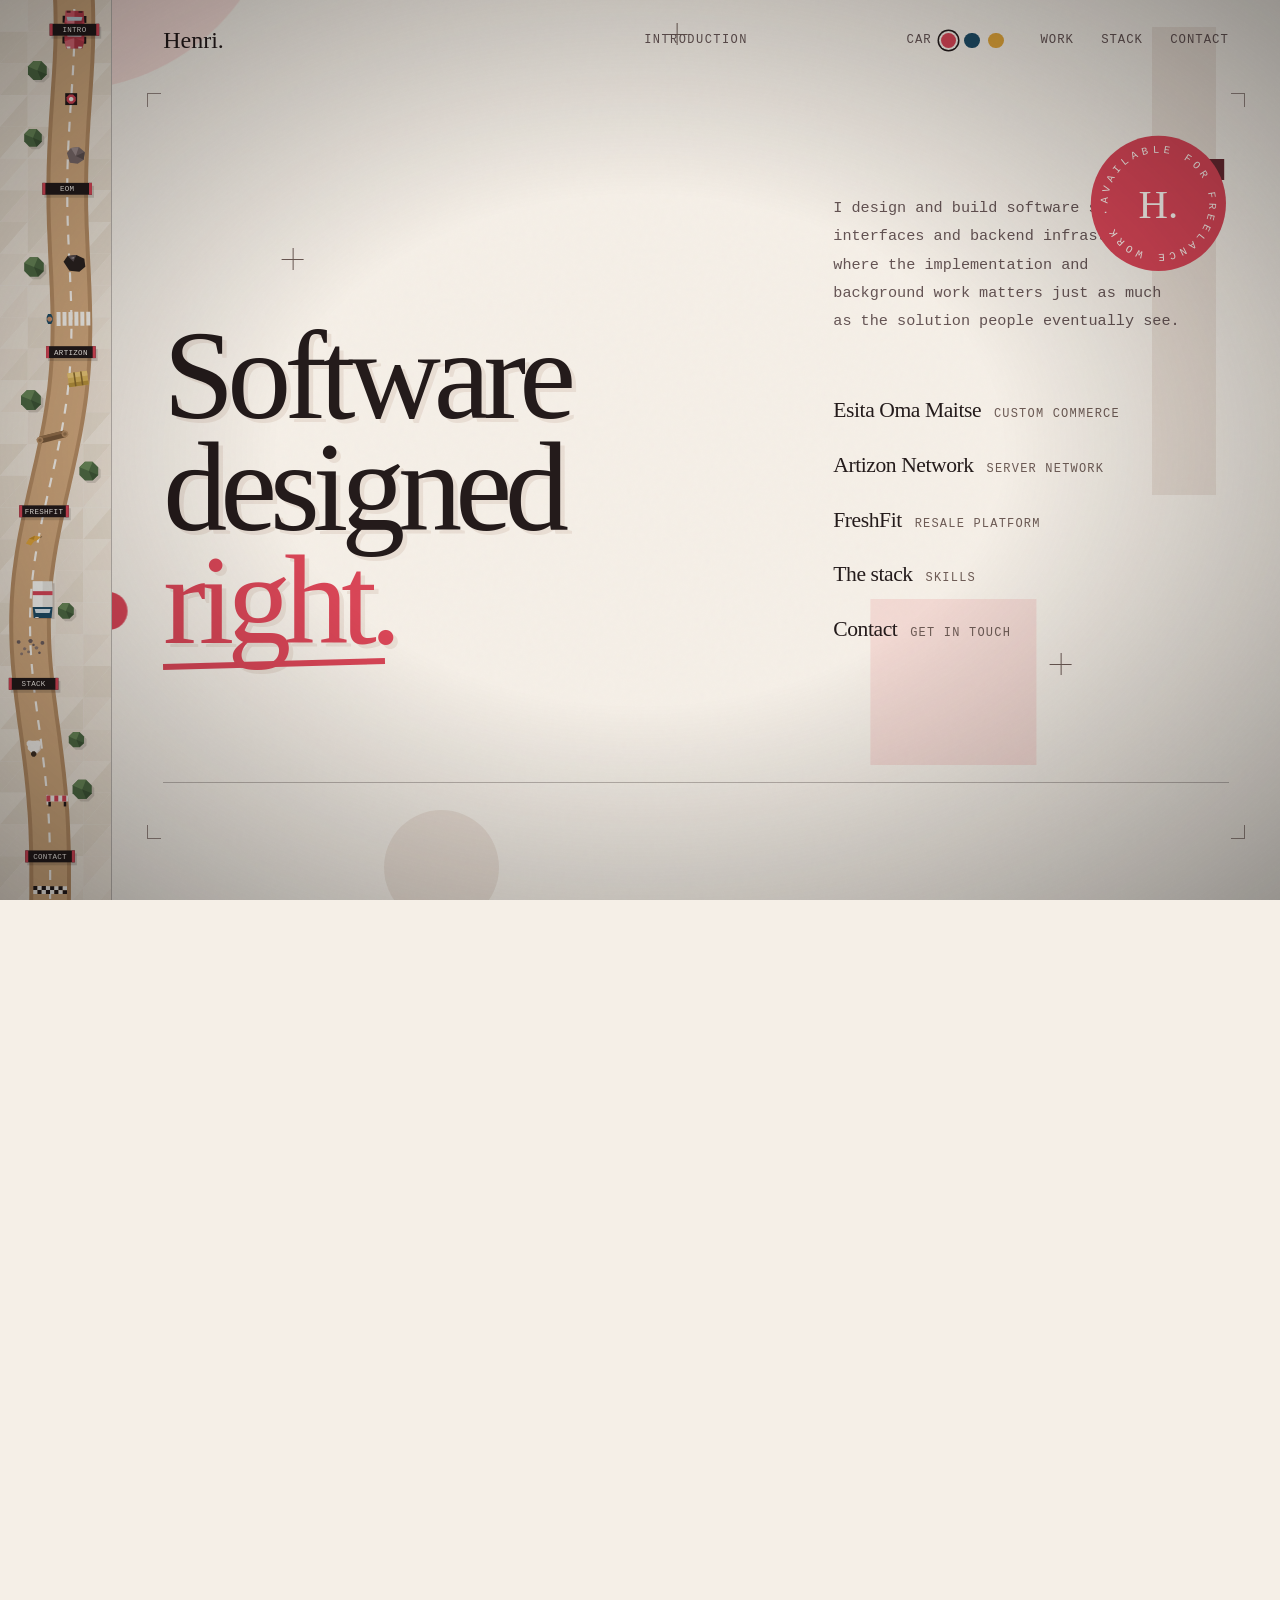
==== commit be228ca8: "fix: accessibility, contrast, skip link and labels" ====
--- a/index.html
+++ b/index.html
@@ -33,6 +33,8 @@
   </head>
 
   <body>
+    <a class="skip" href="#intro">Skip to content</a>
+
     <noscript>
       <p style="padding: 2rem">
         This site needs JavaScript. You can reach me at
@@ -96,9 +98,9 @@
 
     <div class="progress" id="progress" aria-hidden="true"></div>
 
-    <div class="road" aria-hidden="true">
+    <nav class="road" aria-label="Section map">
       <svg id="roadSvg" preserveAspectRatio="xMidYMin meet"></svg>
-    </div>
+    </nav>
 
     <div class="bg" aria-hidden="true">
       <i class="shape s1" data-x="-12" data-y="10" data-speed="0.10"></i>
@@ -145,7 +147,7 @@
     <main id="top">
       <!-- hero -->
 
-      <section class="scroll-item" id="intro" data-name="Introduction">
+      <section class="scroll-item" id="intro" data-name="Introduction" aria-label="Introduction">
         <div class="content-canvas">
           <div class="hero-layout">
             <div
@@ -230,6 +232,7 @@
             </div>
             <div>
               <h1 class="hero-title rv">
+                <span class="sr-only">Henri, freelance software developer.</span>
                 Software designed
                 <em
                   class="cycle"
@@ -262,7 +265,7 @@
 
       <!-- stack -->
 
-      <section class="scroll-item" id="stack" data-name="The stack">
+      <section class="scroll-item" id="stack" data-name="The stack" aria-label="The stack">
         <div class="content-canvas">
           <div class="stack-layout">
             <div class="stack-side">
@@ -316,8 +319,8 @@
                 </div>
               </div>
               <p class="matrix-note label rv" style="--i: 3">
-                Selected projects. Hover a cell to isolate one, drag the red bar
-                to scroll sideways.
+                Selected projects. Hover or tap a cell to isolate one, drag the
+                red bar or swipe to scroll sideways.
               </p>
 
               <div class="more rv" style="--i: 4">
@@ -331,7 +334,7 @@
 
       <!-- contact -->
 
-      <section class="scroll-item" id="contact" data-name="Contact">
+      <section class="scroll-item" id="contact" data-name="Contact" aria-label="Contact">
         <div class="content-canvas footer-content">
           <span class="ghost" aria-hidden="true">yo</span>
           <h2 class="footer-title rv">
--- a/css/style.css
+++ b/css/style.css
@@ -5,7 +5,7 @@
 
   --ink: #241b1b;
   --ink-soft: #655454;
-  --ink-faint: #8e7a74;
+  --ink-faint: #6d5b55;
 
   --link: #1f4d67;
 
@@ -30,6 +30,7 @@
 }
 
 html {
+  overflow-x: clip;
   background: var(--paper);
   scroll-behavior: auto;
 }
@@ -225,6 +226,7 @@
 
 main {
   width: 100vw;
+  overflow-x: clip;
 }
 
 /* scroll items */
@@ -269,6 +271,34 @@
   transform: none;
 }
 
+/* hidden but readable by screen readers and search engines */
+.sr-only {
+  position: absolute;
+  width: 1px;
+  height: 1px;
+  overflow: hidden;
+  clip: rect(0 0 0 0);
+  white-space: nowrap;
+}
+
+/* skip link for keyboard users */
+.skip {
+  position: fixed;
+  top: 0.8rem;
+  left: 0.8rem;
+  z-index: 1000;
+  padding: 0.6rem 1rem;
+  background: var(--ink);
+  color: var(--paper-light);
+  font-size: 0.85rem;
+  text-decoration: none;
+  transform: translateY(-200%);
+}
+
+.skip:focus {
+  transform: none;
+}
+
 /* small label */
 .label {
   font-size: 0.8em;
@@ -278,7 +308,7 @@
 }
 
 .label b {
-  color: var(--cherry);
+  color: var(--cherry-dark);
   font-weight: 500;
 }
 
@@ -382,7 +412,7 @@
 
 .contents .c-n {
   font-size: 0.8rem;
-  color: var(--cherry);
+  color: var(--cherry-dark);
   letter-spacing: 0.1em;
   min-width: 2ch;
 }
@@ -449,7 +479,7 @@
 .project-tools span {
   display: block;
   margin-bottom: 0.35rem;
-  color: var(--cherry);
+  color: var(--cherry-dark);
 }
 
 /* what was built */
@@ -520,7 +550,7 @@
   font-size: 0.92rem;
   font-weight: 800;
   letter-spacing: 0.16em;
-  color: var(--cherry);
+  color: var(--cherry-dark);
 }
 
 .spec-list {
@@ -650,7 +680,7 @@
   font-size: 0.77rem;
   letter-spacing: 0.1em;
   text-transform: uppercase;
-  color: var(--cherry);
+  color: var(--cherry-dark);
 }
 
 .mx-labels .m-row.head {
@@ -783,7 +813,7 @@
 
 .footer-label {
   margin-bottom: 2rem;
-  color: var(--cherry);
+  color: var(--cherry-dark);
 }
 
 .footer-title {
@@ -1161,7 +1191,7 @@
   top: 0;
   right: 0;
   padding: 0.55rem 0.9rem;
-  background: var(--cherry);
+  background: var(--cherry-dark);
   color: var(--paper-light);
   font-size: 0.77rem;
   font-weight: 600;
@@ -1343,7 +1373,11 @@
 
 @media (max-width: 700px) {
   :root {
-    --road: 70px;
+    --road: 0px;
+  }
+
+  .road {
+    display: none;
   }
 }
 
@@ -1587,7 +1621,7 @@
   font-size: 0.77rem;
   letter-spacing: 0.13em;
   text-transform: uppercase;
-  color: var(--cherry);
+  color: var(--cherry-dark);
 }
 
 .more dd {
@@ -1646,6 +1680,12 @@
   .folio,
   .nav-links {
     display: none;
+  }
+
+  /* keep the logo readable over the content */
+  header {
+    background: linear-gradient(var(--paper) 55%, transparent);
+    padding-bottom: 2rem;
   }
 
   .menu-btn {
@@ -1757,11 +1797,29 @@
     font-family: var(--mono);
     font-size: 0.75rem;
     letter-spacing: 0.1em;
-    color: var(--cherry);
+    color: var(--cherry-dark);
   }
 
   .scroll-item {
     padding: 6rem 1.2rem 3rem;
+    margin-bottom: 15vh;
+  }
+
+  /* lighter vignette */
+  body::after {
+    background: radial-gradient(
+      ellipse at center,
+      transparent 55%,
+      rgba(0, 0, 0, 0.1) 100%
+    );
+  }
+
+  /* faster pop in */
+  .js .rv {
+    transition:
+      opacity 0.3s ease,
+      transform 0.5s cubic-bezier(0.34, 1.56, 0.64, 1);
+    transition-delay: calc(var(--i, 0) * 45ms);
   }
 
   .hero-layout {
@@ -1818,12 +1876,14 @@
   }
 
   .matrix-wrap {
-    --lab-w: 5.6rem;
+    --lab-w: 6.8rem;
     --col-w: 72vw;
   }
 
   .mx-labels .m-row {
-    font-size: 0.71rem;
+    font-size: 0.6rem;
+    letter-spacing: 0.04em;
+    padding-right: 0.4rem;
   }
 
   .footer-bottom {
